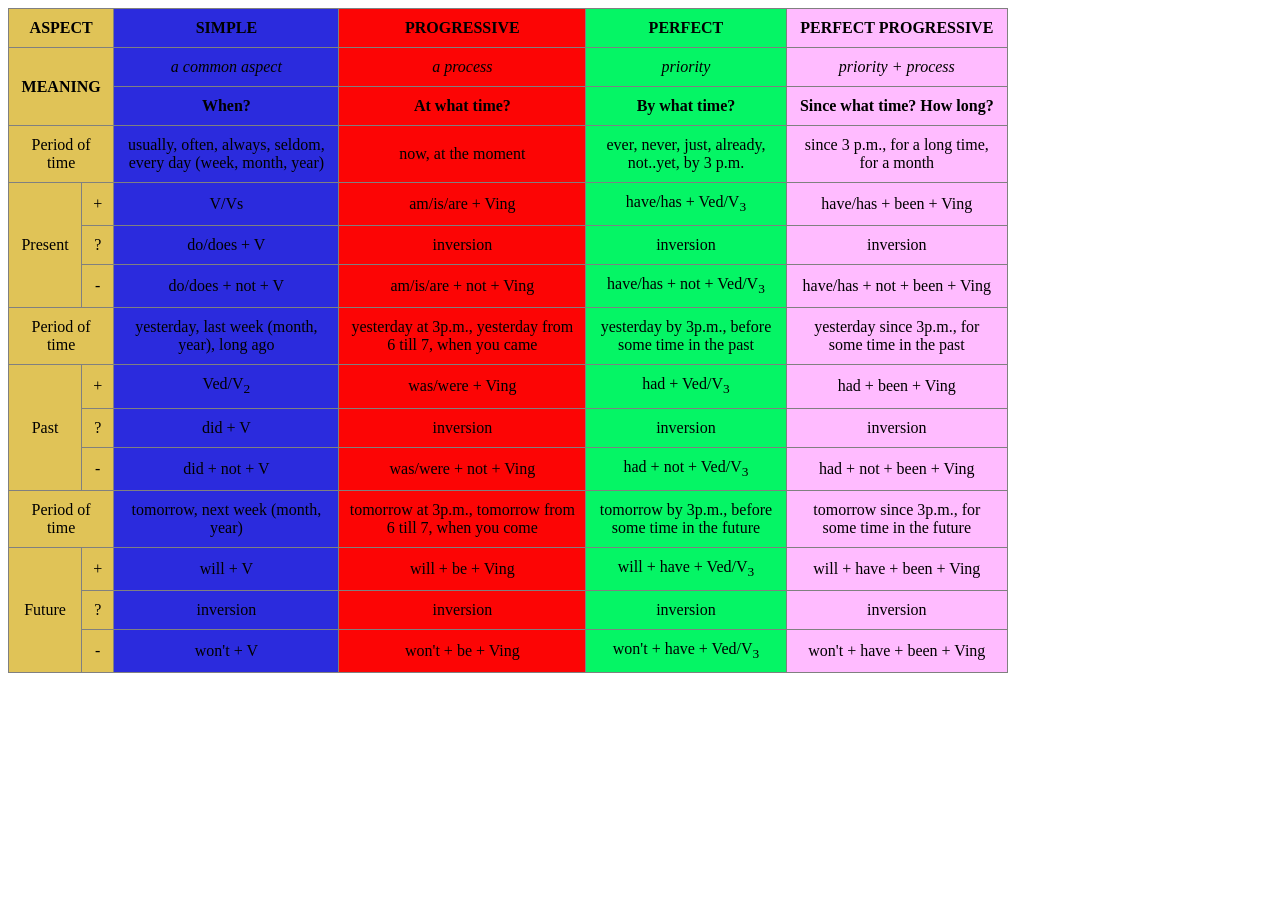
==== index.html @ cfe84d9a "english" ====
<!DOCTYPE html>
<html lang="en">
<head>
<meta charset="UTF-8">
<title>English tenses</title>
<style>
 

    table {
        width: 1000px;
        border-collapse: collapse;
    }

    td, th {
        border: 1px solid gray;
        padding: 10px;
        text-align: center;
    }

    .yellow {
         background: #e0c357; 
        }
    .simple { 
        background: #2b2bdd; 
    }
    .prog {
         background: #fc0505; 
        }
    .perf {
         background: #05f565; 
        }
    .pp {
         background: #ffbbff; 
        }


</style>
</head>
<body>

<table>
    <tr>
        <th colspan="2" class="yellow">ASPECT</th>
        <th class="simple">SIMPLE</th>
        <th class="prog">PROGRESSIVE</th>
        <th class="perf">PERFECT</th>
        <th class="pp">PERFECT PROGRESSIVE</th>
    </tr>
    <tr>
        <td colspan="2" rowspan="2" class="yellow"><b>MEANING</b></td>
        <td class="simple"><i>a common aspect</i></td>
        <td class="prog"><i>a process</i></td>
        <td class="perf"><i>priority</i></td>
        <td class="pp"><i>priority + process</i></td>
    </tr>
    <tr>
        <td class="simple"><b>When?</b></td>
        <td class="prog"><b>At what time?</b></td>
        <td class="perf"><b>By what time?</b></td>
        <td class="pp"><b>Since what time? How long?</b></td>
    </tr>

    <tr>
        <td colspan="2" class="yellow">Period of time</td>
        <td class="simple">usually, often, always, seldom, every day (week, month, year)</td>
        <td class="prog">now, at the moment</td>
        <td class="perf">ever, never, just, already, not..yet, by 3 p.m.</td>
        <td class="pp">since 3 p.m., for a long time, for a month</td>
    </tr>
    <tr>
        <td rowspan="3" class="yellow">Present</td>
        <td class="yellow">+</td>
        <td class="simple">V/Vs</td>
        <td class="prog">am/is/are + Ving</td>
        <td class="perf">have/has + Ved/V<sub>3</sub></td>
        <td class="pp">have/has + been + Ving</td>
    </tr>
    <tr>
        <td class="yellow">?</td>
        <td class="simple">do/does + V</td>
        <td class="prog">inversion</td>
        <td class="perf">inversion</td>
        <td class="pp">inversion</td>
    </tr>
    <tr>
        <td class="yellow">-</td>
        <td class="simple">do/does + not + V</td>
        <td class="prog">am/is/are + not + Ving</td>
        <td class="perf">have/has + not + Ved/V<sub>3</sub></td>
        <td class="pp">have/has + not + been + Ving</td>
    </tr>

    <tr>
        <td colspan="2" class="yellow">Period of time</td>
        <td class="simple">yesterday, last week (month, year), long ago</td>
        <td class="prog">yesterday at 3p.m., yesterday from 6 till 7, when you came</td>
        <td class="perf">yesterday by 3p.m., before some time in the past</td>
        <td class="pp">yesterday since 3p.m., for some time in the past</td>
    </tr>
    <tr>
        <td rowspan="3" class="yellow">Past</td>
        <td class="yellow">+</td>
        <td class="simple">Ved/V<sub>2</sub></td>
        <td class="prog">was/were + Ving</td>
        <td class="perf">had + Ved/V<sub>3</sub></td>
        <td class="pp">had + been + Ving</td>
    </tr>
    <tr>
        <td class="yellow">?</td>
        <td class="simple">did + V</td>
        <td class="prog">inversion</td>
        <td class="perf">inversion</td>
        <td class="pp">inversion</td>
    </tr>
    <tr>
        <td class="yellow">-</td>
        <td class="simple">did + not + V</td>
        <td class="prog">was/were + not + Ving</td>
        <td class="perf">had + not + Ved/V<sub>3</sub></td>
        <td class="pp">had + not + been + Ving</td>
    </tr>

    <tr>
        <td colspan="2" class="yellow">Period of time</td>
        <td class="simple">tomorrow, next week (month, year)</td>
        <td class="prog">tomorrow at 3p.m., tomorrow from 6 till 7, when you come</td>
        <td class="perf">tomorrow by 3p.m., before some time in the future</td>
        <td class="pp">tomorrow since 3p.m., for some time in the future</td>
    </tr>
    <tr>
        <td rowspan="3" class="yellow">Future</td>
        <td class="yellow">+</td>
        <td class="simple">will + V</td>
        <td class="prog">will + be + Ving</td>
        <td class="perf">will + have + Ved/V<sub>3</sub></td>
        <td class="pp">will + have + been + Ving</td>
    </tr>
    <tr>
        <td class="yellow">?</td>
        <td class="simple">inversion</td>
        <td class="prog">inversion</td>
        <td class="perf">inversion</td>
        <td class="pp">inversion</td>
    </tr>
    <tr>
        <td class="yellow">-</td>
        <td class="simple">won't + V</td>
        <td class="prog">won't + be + Ving</td>
        <td class="perf">won't + have + Ved/V<sub>3</sub></td>
        <td class="pp">won't + have + been + Ving</td>
    </tr>
</table>

</body>
</html>
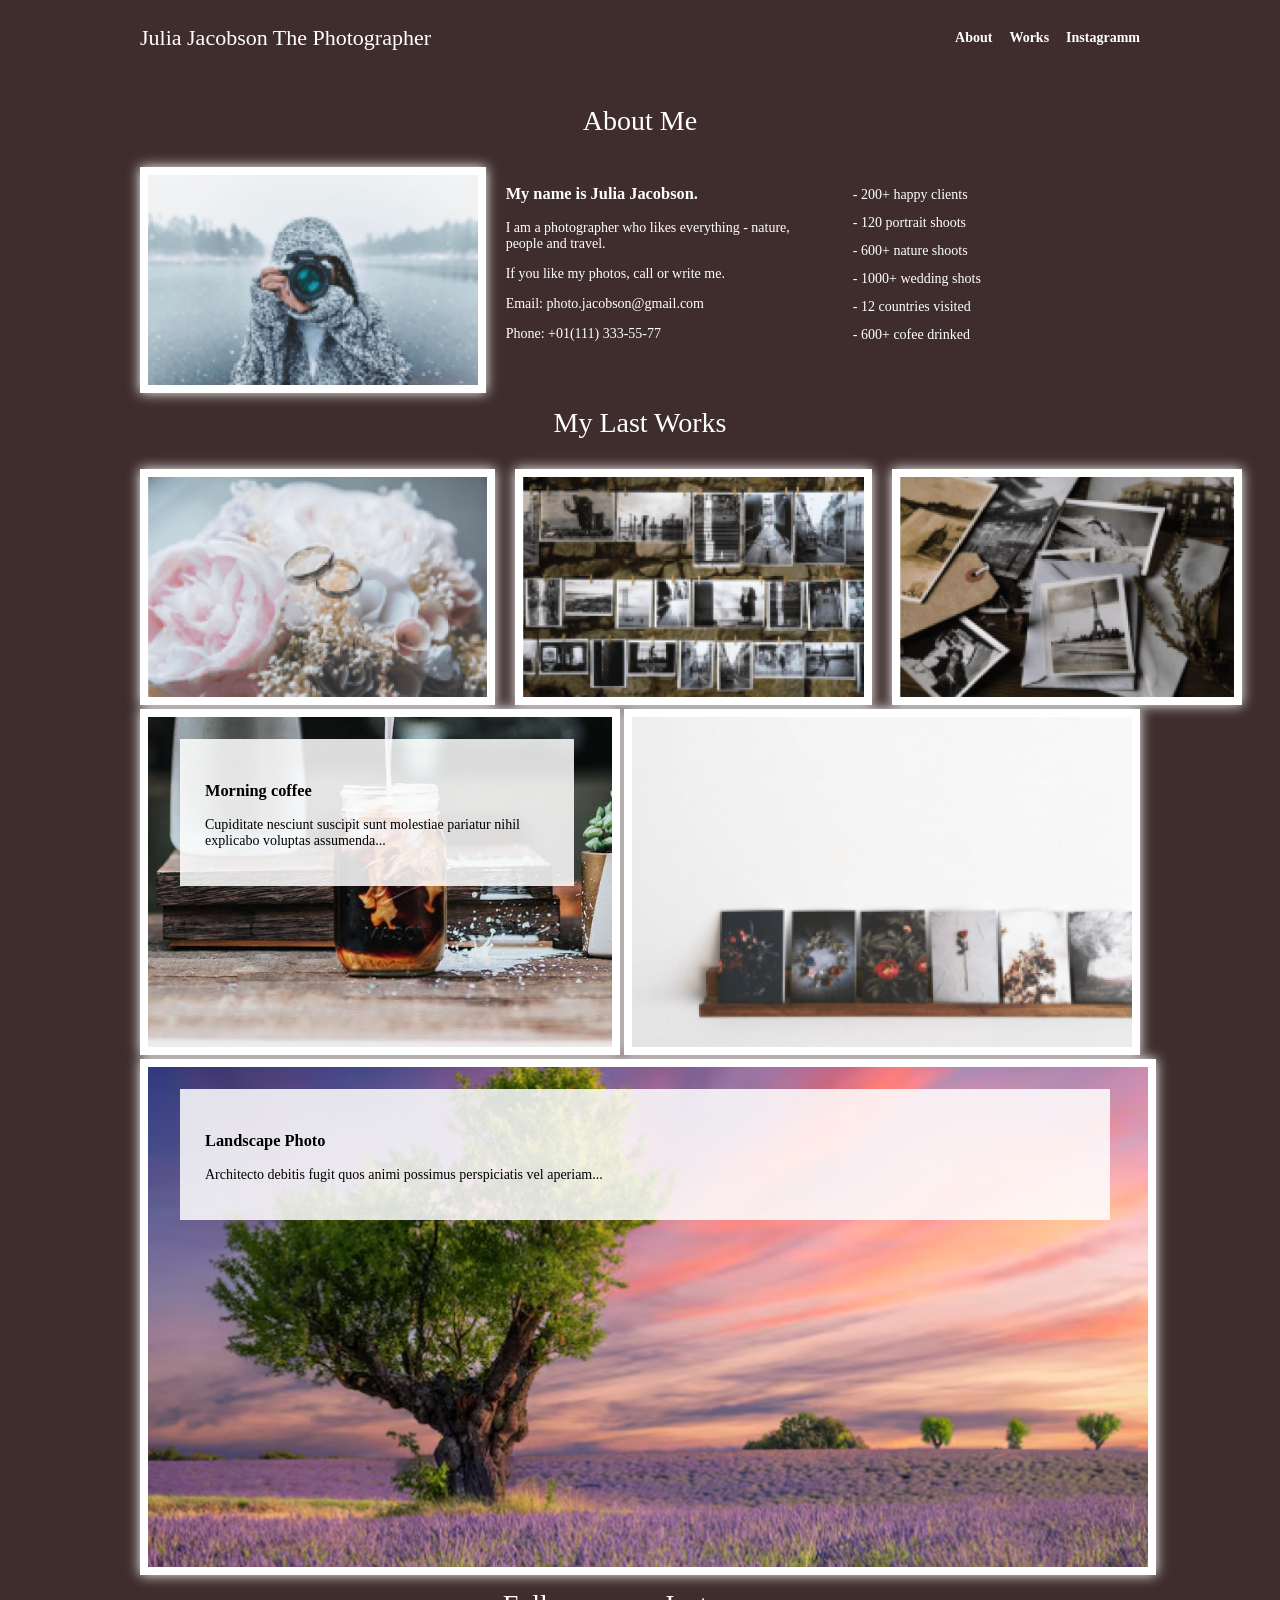
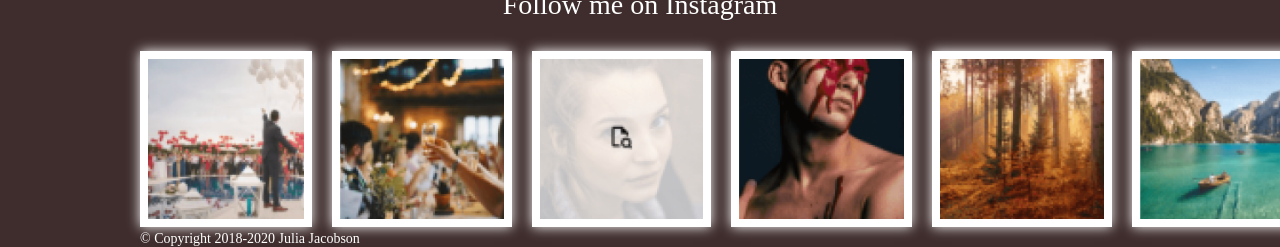
==== commit 22d15f3e: "julia" ====
--- a/index.html
+++ b/index.html
@@ -1,155 +1,158 @@
 <!DOCTYPE html>
 <html lang="en">
 <head>
-<meta charset="UTF-8">
-<title>English tenses</title>
-<style>
- 
-
-    table {
-        width: 1000px;
-        border-collapse: collapse;
+  <meta charset="UTF-8">
+  <title>julia</title>
+  <style>
+    body {
+      background: #3f2d2d;
+      color: white;
+      font-size: 14px;
+      width: 1000px;
+      margin: 0 auto;
     }
 
-    td, th {
-        border: 1px solid gray;
-        padding: 10px;
-        text-align: center;
+    h1  {
+      display: block;
+      font-size: 22px;
+      font-weight: normal;
     }
 
-    .yellow {
-         background: #e0c357; 
-        }
-    .simple { 
-        background: #2b2bdd; 
+    h2 {
+      text-align: center;
+      font-size: 28px;
+      font-weight: normal;
+      margin: 30px 0;
     }
-    .prog {
-         background: #fc0505; 
-        }
-    .perf {
-         background: #05f565; 
-        }
-    .pp {
-         background: #ffbbff; 
-        }
+
+    header {
+      display: flex;
+      justify-content: space-between;
+      align-items: center;
+      padding: 10px 0;
+    }
+
+    nav {
+      display: flex;
+      gap: 17px;
+      font-weight: bold;
+    }
+
+    .row {
+      display: flex;
+      gap: 20px;
+      margin-bottom: 20px;
+    }
+
+    div, img, ul, article {
+      flex: 1;
+    }
+
+    img {
+      width: 100%;
+      height: 100%;
+      object-fit: cover;
+      padding: 8px;
+      background: white;
+      box-shadow: 0 0 12px white;
+    }
+
+    p {
+      margin-bottom: 12px;
+    }
+
+    ul {
+      list-style: none;
+      line-height: 2;
+    }
+
+    article {
+      position: relative;
+    }
+
+    article div {
+      position: absolute;
+      left: 40px;
+      top: 30px;
+      right: 30px;
+      padding: 25px;
+      background: rgba(255, 255, 255, 0.85);
+      color: black;
+    }
 
 
-</style>
+  </style>
 </head>
 <body>
 
-<table>
-    <tr>
-        <th colspan="2" class="yellow">ASPECT</th>
-        <th class="simple">SIMPLE</th>
-        <th class="prog">PROGRESSIVE</th>
-        <th class="perf">PERFECT</th>
-        <th class="pp">PERFECT PROGRESSIVE</th>
-    </tr>
-    <tr>
-        <td colspan="2" rowspan="2" class="yellow"><b>MEANING</b></td>
-        <td class="simple"><i>a common aspect</i></td>
-        <td class="prog"><i>a process</i></td>
-        <td class="perf"><i>priority</i></td>
-        <td class="pp"><i>priority + process</i></td>
-    </tr>
-    <tr>
-        <td class="simple"><b>When?</b></td>
-        <td class="prog"><b>At what time?</b></td>
-        <td class="perf"><b>By what time?</b></td>
-        <td class="pp"><b>Since what time? How long?</b></td>
-    </tr>
+  <header>
+    <h1>Julia Jacobson <span>The Photographer</span></h1>
+    <nav>
+      <span>About</span>
+      <span>Works</span>
+      <span>Instagramm</span>
+    </nav>
+  </header>
 
-    <tr>
-        <td colspan="2" class="yellow">Period of time</td>
-        <td class="simple">usually, often, always, seldom, every day (week, month, year)</td>
-        <td class="prog">now, at the moment</td>
-        <td class="perf">ever, never, just, already, not..yet, by 3 p.m.</td>
-        <td class="pp">since 3 p.m., for a long time, for a month</td>
-    </tr>
-    <tr>
-        <td rowspan="3" class="yellow">Present</td>
-        <td class="yellow">+</td>
-        <td class="simple">V/Vs</td>
-        <td class="prog">am/is/are + Ving</td>
-        <td class="perf">have/has + Ved/V<sub>3</sub></td>
-        <td class="pp">have/has + been + Ving</td>
-    </tr>
-    <tr>
-        <td class="yellow">?</td>
-        <td class="simple">do/does + V</td>
-        <td class="prog">inversion</td>
-        <td class="perf">inversion</td>
-        <td class="pp">inversion</td>
-    </tr>
-    <tr>
-        <td class="yellow">-</td>
-        <td class="simple">do/does + not + V</td>
-        <td class="prog">am/is/are + not + Ving</td>
-        <td class="perf">have/has + not + Ved/V<sub>3</sub></td>
-        <td class="pp">have/has + not + been + Ving</td>
-    </tr>
+  <h2>About Me</h2>
+  <div class="row" style="height: 210px">
+    <img src="images/photo.png" alt="">
+    <div>
+      <h3>My name is Julia Jacobson.</h3>
+      <p>I am a photographer who likes everything - nature, people and travel.</p>
+      <p>If you like my photos, call or write me.</p>
+      <p>Email: photo.jacobson@gmail.com</p>
+      <p>Phone: +01(111) 333-55-77</p>
+    </div>
+    <ul>
+      <li>- 200+ happy clients</li>
+      <li>- 120 portrait shoots</li>
+      <li>- 600+ nature shoots</li>
+      <li>- 1000+ wedding shots</li>
+      <li>- 12 countries visited</li>
+      <li>- 600+ cofee drinked</li>
+    </ul>
+  </div>
 
-    <tr>
-        <td colspan="2" class="yellow">Period of time</td>
-        <td class="simple">yesterday, last week (month, year), long ago</td>
-        <td class="prog">yesterday at 3p.m., yesterday from 6 till 7, when you came</td>
-        <td class="perf">yesterday by 3p.m., before some time in the past</td>
-        <td class="pp">yesterday since 3p.m., for some time in the past</td>
-    </tr>
-    <tr>
-        <td rowspan="3" class="yellow">Past</td>
-        <td class="yellow">+</td>
-        <td class="simple">Ved/V<sub>2</sub></td>
-        <td class="prog">was/were + Ving</td>
-        <td class="perf">had + Ved/V<sub>3</sub></td>
-        <td class="pp">had + been + Ving</td>
-    </tr>
-    <tr>
-        <td class="yellow">?</td>
-        <td class="simple">did + V</td>
-        <td class="prog">inversion</td>
-        <td class="perf">inversion</td>
-        <td class="pp">inversion</td>
-    </tr>
-    <tr>
-        <td class="yellow">-</td>
-        <td class="simple">did + not + V</td>
-        <td class="prog">was/were + not + Ving</td>
-        <td class="perf">had + not + Ved/V<sub>3</sub></td>
-        <td class="pp">had + not + been + Ving</td>
-    </tr>
+  <h2>My Last Works</h2>
+  <div class="row" style="height: 220px">
+    <img src="images/work1.png" alt="">
+    <img src="images/work2.png" alt="">
+    <img src="images/work3.png" alt="">
+  </div>
 
-    <tr>
-        <td colspan="2" class="yellow">Period of time</td>
-        <td class="simple">tomorrow, next week (month, year)</td>
-        <td class="prog">tomorrow at 3p.m., tomorrow from 6 till 7, when you come</td>
-        <td class="perf">tomorrow by 3p.m., before some time in the future</td>
-        <td class="pp">tomorrow since 3p.m., for some time in the future</td>
-    </tr>
-    <tr>
-        <td rowspan="3" class="yellow">Future</td>
-        <td class="yellow">+</td>
-        <td class="simple">will + V</td>
-        <td class="prog">will + be + Ving</td>
-        <td class="perf">will + have + Ved/V<sub>3</sub></td>
-        <td class="pp">will + have + been + Ving</td>
-    </tr>
-    <tr>
-        <td class="yellow">?</td>
-        <td class="simple">inversion</td>
-        <td class="prog">inversion</td>
-        <td class="perf">inversion</td>
-        <td class="pp">inversion</td>
-    </tr>
-    <tr>
-        <td class="yellow">-</td>
-        <td class="simple">won't + V</td>
-        <td class="prog">won't + be + Ving</td>
-        <td class="perf">won't + have + Ved/V<sub>3</sub></td>
-        <td class="pp">won't + have + been + Ving</td>
-    </tr>
-</table>
+  <div class="row" style="height: 330px">
+    <article>
+      <img src="images/work4.jpg" alt="">
+      <div>
+        <h3>Morning coffee</h3>
+        <p>Cupiditate nesciunt suscipit sunt molestiae pariatur nihil explicabo voluptas assumenda...</p>
+      </div>
+    </article>
+    <img src="images/work5.png" alt="">
+  </div>
+
+  <div class="row" style="height: 500px">
+    <article>
+      <img src="images/landscape.png" alt="">
+      <div>
+        <h3>Landscape Photo</h3>
+        <p>Architecto debitis fugit quos animi possimus perspiciatis vel aperiam...</p>
+      </div>
+    </article>
+  </div>
+
+  <h2>Follow me on Instagram</h2>
+  <div class="row" style="height: 160px">
+    <img src="images/insta1.png" alt="">
+    <img src="images/insta2.png" alt="">
+    <img src="images/insta3.png" alt="">
+    <img src="images/insta4.png" alt="">
+    <img src="images/insta5.png" alt="">
+    <img src="images/insta6.png" alt="">
+  </div>
+
+  <footer>© Copyright 2018-2020 Julia Jacobson</footer>
 
 </body>
 </html>
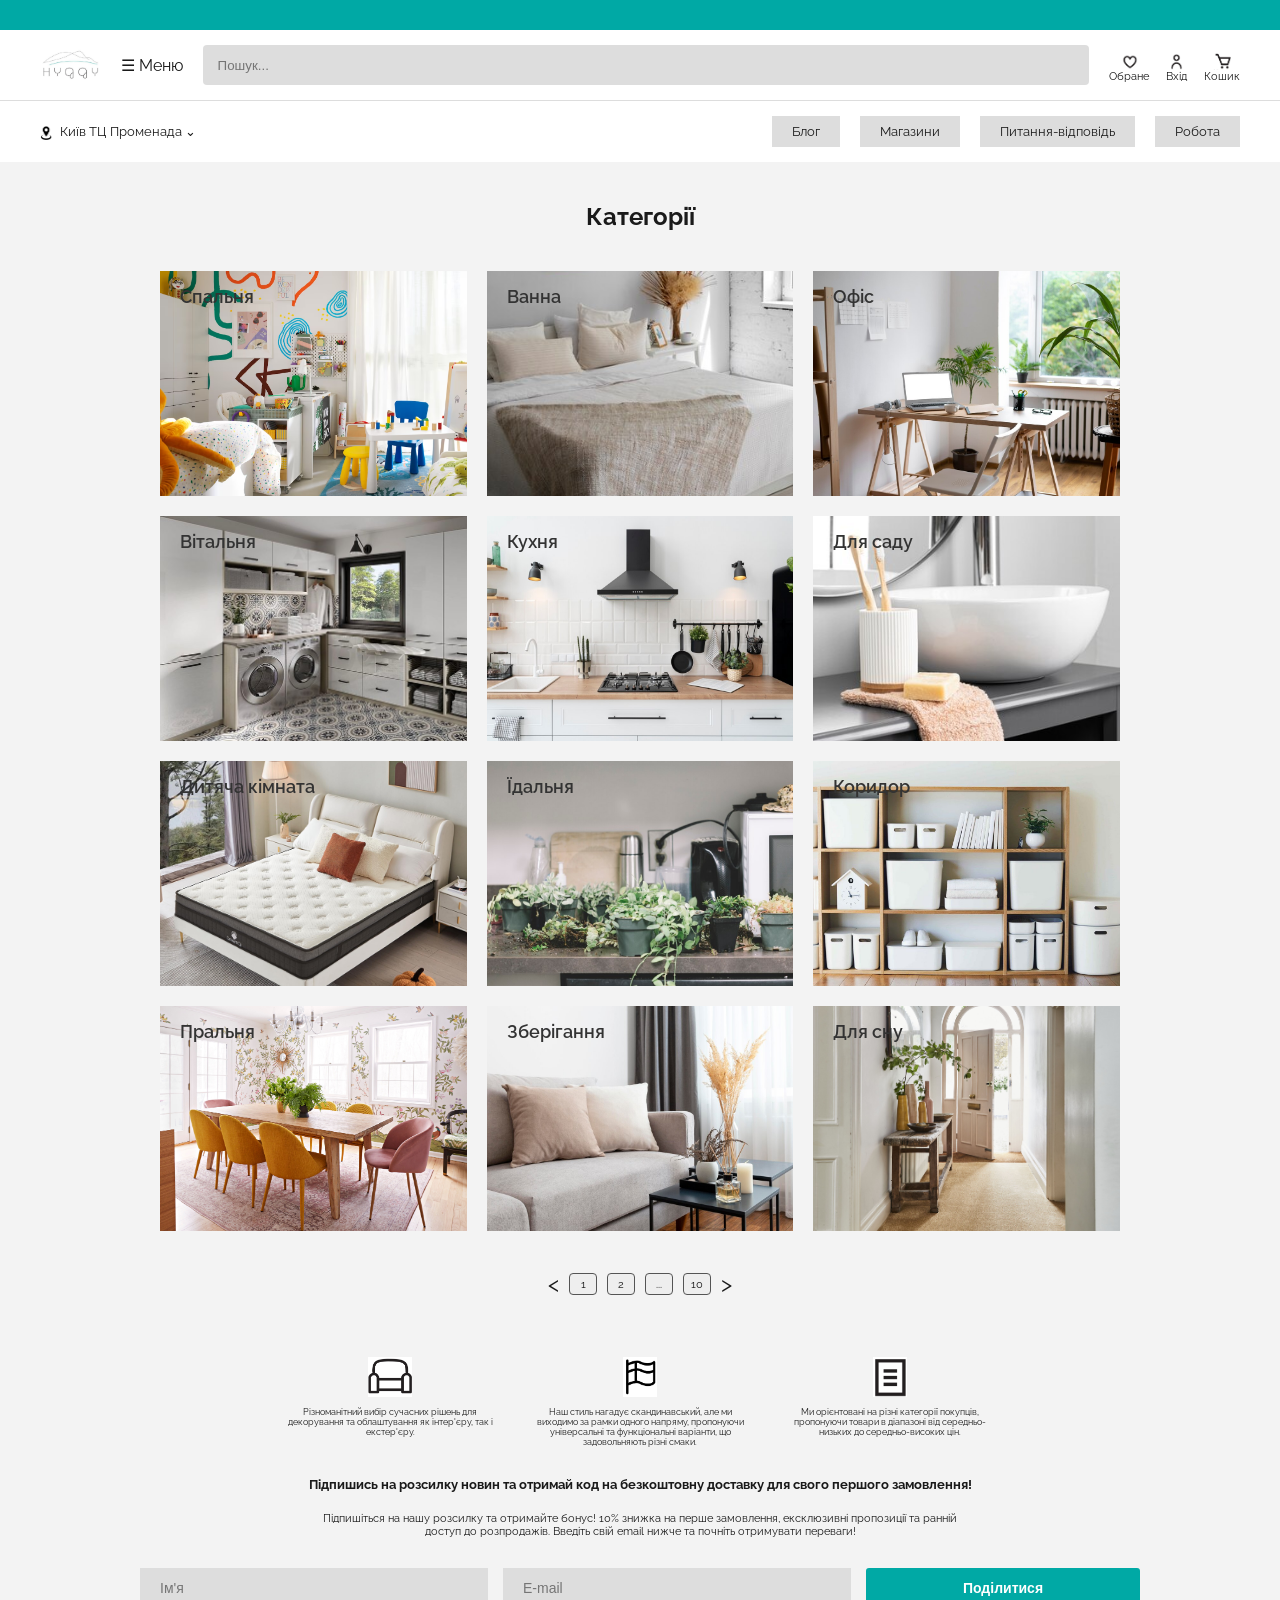
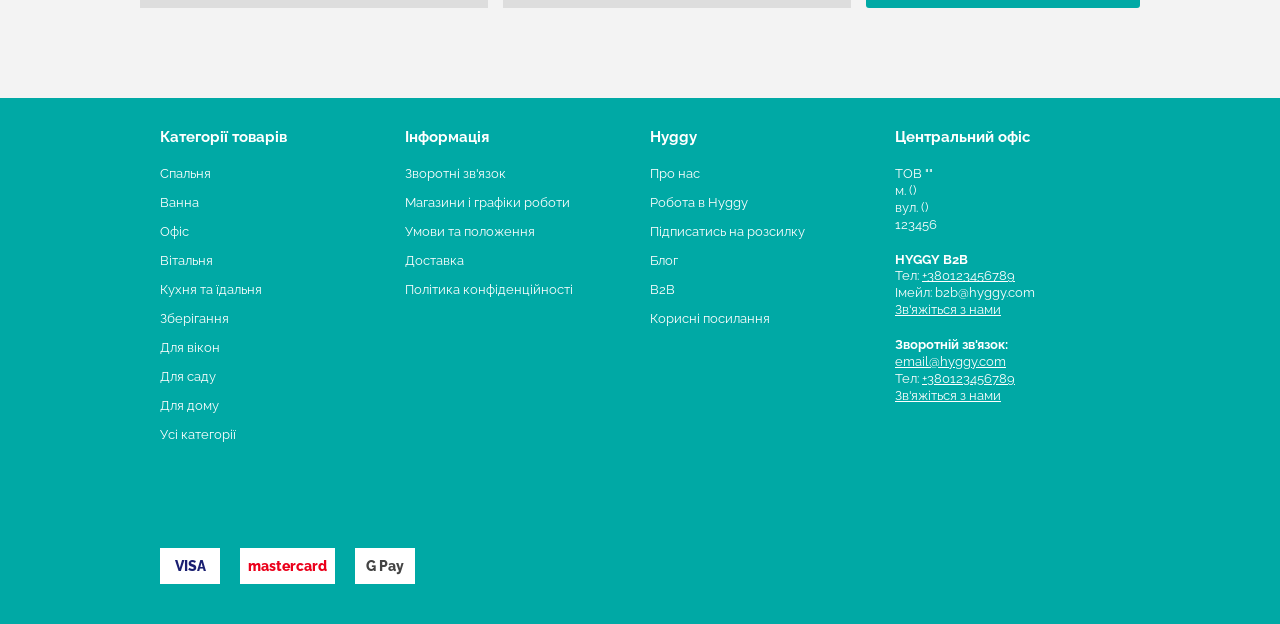
==== commit efc55aa3: "hyggy" ====
--- a/index.html
+++ b/index.html
@@ -1,158 +1,295 @@
 <!DOCTYPE html>
-<html lang="en">
+<html lang="uk">
 <head>
-  <meta charset="UTF-8">
-  <title>julia</title>
-  <style>
-    body {
-      background: #3f2d2d;
-      color: white;
-      font-size: 14px;
-      width: 1000px;
-      margin: 0 auto;
-    }
-
-    h1  {
-      display: block;
-      font-size: 22px;
-      font-weight: normal;
-    }
-
-    h2 {
-      text-align: center;
-      font-size: 28px;
-      font-weight: normal;
-      margin: 30px 0;
-    }
-
-    header {
-      display: flex;
-      justify-content: space-between;
-      align-items: center;
-      padding: 10px 0;
-    }
-
-    nav {
-      display: flex;
-      gap: 17px;
-      font-weight: bold;
-    }
-
-    .row {
-      display: flex;
-      gap: 20px;
-      margin-bottom: 20px;
-    }
-
-    div, img, ul, article {
-      flex: 1;
-    }
-
-    img {
-      width: 100%;
-      height: 100%;
-      object-fit: cover;
-      padding: 8px;
-      background: white;
-      box-shadow: 0 0 12px white;
-    }
-
-    p {
-      margin-bottom: 12px;
-    }
-
-    ul {
-      list-style: none;
-      line-height: 2;
-    }
-
-    article {
-      position: relative;
-    }
-
-    article div {
-      position: absolute;
-      left: 40px;
-      top: 30px;
-      right: 30px;
-      padding: 25px;
-      background: rgba(255, 255, 255, 0.85);
-      color: black;
-    }
-
-
-  </style>
+<meta charset="UTF-8">
+<meta name="viewport" content="width=device-width, initial-scale=1">
+<title>HYGGY — Категорії</title>
+<link href="https://fonts.googleapis.com/css2?family=Raleway:wght@400;500;600;700&display=swap" rel="stylesheet">
+<style>
+* {
+ box-sizing: border-box; margin: 0; padding: 0;
+}
+
+body {
+ font-family: Raleway, Arial, sans-serif; background: #f3f3f3; color: #1a1a1a;
+}
+
+header {
+ background: #fff; border-top: 30px solid #00a9a5;
+}
+
+header > div {
+ display: flex; flex-wrap: wrap; align-items: center; gap: 20px; padding: 15px 40px;
+}
+
+header > div + div {
+ justify-content: space-between; border-top: 1px solid #ddd; font-size: 13px;
+}
+
+header img {
+ height: 36px;
+}
+
+header > div + div img {
+ height: 16px;
+}
+
+header > div + div span {
+ display: flex; align-items: center; gap: 8px;
+}
+
+header input {
+ flex: 1; min-width: 200px; height: 40px; border: 0; border-radius: 4px; padding: 0 15px; background: #ddd;
+}
+
+header div div {
+ display: flex; gap: 15px; text-align: center; font-size: 11px;
+}
+
+header div div img {
+ display: block; height: 22px; margin: 0 auto;
+}
+
+header nav {
+ display: flex; gap: 20px;
+}
+
+header nav a {
+ background: #ddd; padding: 8px 20px;
+}
+
+main, footer > div {
+ max-width: 1000px; margin: 0 auto; padding: 0 20px;
+}
+
+main h1 {
+ text-align: center; font-size: 24px; margin: 40px 0;
+}
+
+main section {
+ display: flex; flex-wrap: wrap; gap: 20px;
+}
+
+main section div {
+ position: relative; flex: 1 1 280px; max-width: 324px; height: 225px;
+}
+
+main section img {
+ width: 100%; height: 100%; object-fit: cover; display: block;
+}
+
+main section span {
+ position: absolute; left: 20px; top: 15px; font-size: 18px; font-weight: 600; color: #333;
+}
+
+main nav {
+ display: flex; justify-content: center; align-items: center; gap: 10px; margin: 40px 0 60px; font-size: 22px;
+}
+
+main nav a {
+ width: 28px; height: 22px; border: 1px solid #555; border-radius: 4px; background: #eee; font-size: 11px; display: flex; align-items: center; justify-content: center;
+}
+  
+
+body > section:first-of-type {
+ display: flex; flex-wrap: wrap; justify-content: center; gap: 30px;
+}
+
+body > section div {
+ flex: 1 1 200px; max-width: 220px; text-align: center; font-size: 9px;
+}
+
+body > section img {
+ height: 40px; margin-bottom: 8px;
+}
+
+body > section:last-of-type {
+ padding: 30px 20px 50px; text-align: center; margin-bottom: 40px;
+}
+
+body > section h2 {
+ font-size: 13px; margin-bottom: 20px;
+}
+
+body > section:last-of-type p {
+ font-size: 11px; max-width: 640px; margin: 0 auto 30px;
+}
+
+form {
+ display: flex; flex-wrap: wrap; gap: 15px; max-width: 1000px; margin: 0 auto;
+}
+
+form input, form button {
+ flex: 1 1 200px; height: 40px; border: 0; padding: 0 20px; background: #ddd; font-size: 14px;
+}
+
+form input {
+ flex-grow: 2;
+}
+
+form button {
+ border-radius: 3px; background: #00a9a5; color: #fff; font-weight: 700;
+}
+
+footer {
+ background: #00a9a5; color: #fff; padding: 30px 0 40px;
+}
+
+footer section {
+ display: flex; flex-wrap: wrap; align-items: flex-start; gap: 20px; min-height: 420px;
+}
+
+footer section div {
+ flex: 1 1 180px; font-size: 13px;
+}
+
+footer h3 {
+ font-size: 15px; margin-bottom: 20px;
+}
+
+footer a {
+ display: block; margin-bottom: 14px;
+}
+
+footer p {
+ line-height: 1.3; margin-bottom: 18px;
+}
+
+footer > div > div {
+ display: flex; gap: 20px;
+}
+
+footer span {
+ display: flex; align-items: center; justify-content: center; min-width: 60px; height: 36px; padding: 0 8px; background: #fff; color: #1a1f71; font-weight: 800; font-size: 14px;
+}
+</style>
 </head>
 <body>
 
-  <header>
-    <h1>Julia Jacobson <span>The Photographer</span></h1>
+<header>
+  <div>
+    <img src="images/logo.png" alt="HYGGY">
+    <span>☰ Меню</span>
+    <input type="search" placeholder="Пошук...">
+    <div>
+      <span><img src="images/obrane.png" alt="">Обране</span>
+      <span><img src="images/vhid.png" alt="">Вхід</span>
+      <span><img src="images/koshik.png" alt="">Кошик</span>
+    </div>
+  </div>
+
+  <div>
+    <span><img src="images/hyggy.png"> Київ ТЦ Променада ⌄</span>
     <nav>
-      <span>About</span>
-      <span>Works</span>
-      <span>Instagramm</span>
+      <a>Блог</a>
+      <a>Магазини</a>
+      <a>Питання-відповідь</a>
+      <a>Робота</a>
     </nav>
-  </header>
-
-  <h2>About Me</h2>
-  <div class="row" style="height: 210px">
-    <img src="images/photo.png" alt="">
+  </div>
+</header>
+
+<main>
+  <h1>Категорії</h1>
+
+  <section>
+    <div><img src="images/05fadbfacc4173cf1cdbfec45ce5caacca82a10d.png" alt=""><span>Спальня</span></div>
+    <div><img src="images/33ce82a7d5fb5d3258edcfac5699c3ecde57105a.png" alt=""><span>Ванна</span></div>
+    <div><img src="images/51d338ef9225b84fe26b3ece8625cba7e8c2f03b.png" alt=""><span>Офіс</span></div>
+    <div><img src="images/65a03cf08847d36bfcc15b37b7d59e53f7fe13ce.png" alt=""><span>Вітальня</span></div>
+    <div><img src="images/kitchen.png" alt=""><span>Кухня</span></div>
+    <div><img src="images/2310a421e67d085bb7c1ca5e13f4eae1a8d2001a.png" alt=""><span>Для саду</span></div>
+    <div><img src="images/67209ceed5bf9d71621f853f7b3cd017f402b94b.png" alt=""><span>Дитяча кімната</span></div>
+    <div><img src="images/4614135f9a06009fbe304bc846b7bd5b5a095e39.png" alt=""><span>Їдальня</span></div>
+    <div><img src="images/b5b03fb82aefbafd5242130418eac2e664d49e57.png" alt=""><span>Коридор</span></div>
+    <div><img src="images/e81fd3eccff42b80a5b6e855818ad3e04d551ce4.png" alt=""><span>Пральня</span></div>
+    <div><img src="images/e833e4b2df4719be94c0ed64e31c30e03c37b3bf.png" alt=""><span>Зберігання</span></div>
+    <div><img src="images/f9e6a12a7ef5a330e5ae601a2c6b09fe5c60b8a6.png" alt=""><span>Для сну</span></div>
+  </section>
+
+  <nav>
+    <span>&lt;</span>
+    <a>1</a>
+    <a>2</a>
+    <a>...</a>
+    <a>10</a>
+    <span>&gt;</span>
+  </nav>
+</main>
+
+<section>
+  <div>
+    <img src="images/coach.png" alt="">
+    <p>Різноманітний вибір сучасних рішень для декорування та облаштування як інтер'єру, так і екстер'єру.</p>
+  </div>
+  <div>
+    <img src="images/flag.png" alt="">
+    <p>Наш стиль нагадує скандинавський, але ми виходимо за рамки одного напряму, пропонуючи універсальні та функціональні варіанти, що задовольняють різні смаки.</p>
+  </div>
+  <div>
+    <img src="images/blank.png" alt="">
+    <p>Ми орієнтовані на різні категорії покупців, пропонуючи товари в діапазоні від середньо-низьких до середньо-високих цін.</p>
+  </div>
+</section>
+
+<section>
+  <h2>Підпишись на розсилку новин та отримай код на безкоштовну доставку для свого першого замовлення!</h2>
+  <p>Підпишіться на нашу розсилку та отримайте бонус! 10% знижка на перше замовлення, ексклюзивні пропозиції та ранній доступ до розпродажів. Введіть свій email нижче та почніть отримувати переваги!</p>
+  <form>
+    <input type="text" placeholder="Ім'я">
+    <input type="email" placeholder="E-mail">
+    <button type="button">Поділитися</button>
+  </form>
+</section>
+
+<footer>
+  <div>
+    <section>
+      <div>
+        <h3>Категорії товарів</h3>
+        <a>Спальня</a>
+        <a>Ванна</a>
+        <a>Офіс</a>
+        <a>Вітальня</a>
+        <a>Кухня та їдальня</a>
+        <a>Зберігання</a>
+        <a>Для вікон</a>
+        <a>Для саду</a>
+        <a>Для дому</a>
+        <a>Усі категорії</a>
+      </div>
+      <div>
+        <h3>Інформація</h3>
+        <a>Зворотні зв'язок</a>
+        <a>Магазини і графіки роботи</a>
+        <a>Умови та положення</a>
+        <a>Доставка</a>
+        <a>Політика конфіденційності</a>
+      </div>
+      <div>
+        <h3>Hyggy</h3>
+        <a>Про нас</a>
+        <a>Робота в Hyggy</a>
+        <a>Підписатись на розсилку</a>
+        <a>Блог</a>
+        <a>B2B</a>
+        <a>Корисні посилання</a>
+      </div>
+      <div>
+        <h3>Центральний офіс</h3>
+        <p>ТОВ ""<br>м. ()<br>вул. ()<br>123456</p>
+        <p><b>HYGGY B2B</b><br>Тел: <u>+380123456789</u><br>Імейл: b2b@hyggy.com<br><u>Зв'яжіться з нами</u></p>
+        <p><b>Зворотній зв'язок:</b><br><u>email@hyggy.com</u><br>Тел: <u>+380123456789</u><br><u>Зв'яжіться з нами</u></p>
+      </div>
+    </section>
+
     <div>
-      <h3>My name is Julia Jacobson.</h3>
-      <p>I am a photographer who likes everything - nature, people and travel.</p>
-      <p>If you like my photos, call or write me.</p>
-      <p>Email: photo.jacobson@gmail.com</p>
-      <p>Phone: +01(111) 333-55-77</p>
+      <span>VISA</span>
+      <span style="color:#eb001b">mastercard</span>
+      <span style="color:#444">G Pay</span>
     </div>
-    <ul>
-      <li>- 200+ happy clients</li>
-      <li>- 120 portrait shoots</li>
-      <li>- 600+ nature shoots</li>
-      <li>- 1000+ wedding shots</li>
-      <li>- 12 countries visited</li>
-      <li>- 600+ cofee drinked</li>
-    </ul>
-  </div>
-
-  <h2>My Last Works</h2>
-  <div class="row" style="height: 220px">
-    <img src="images/work1.png" alt="">
-    <img src="images/work2.png" alt="">
-    <img src="images/work3.png" alt="">
-  </div>
-
-  <div class="row" style="height: 330px">
-    <article>
-      <img src="images/work4.jpg" alt="">
-      <div>
-        <h3>Morning coffee</h3>
-        <p>Cupiditate nesciunt suscipit sunt molestiae pariatur nihil explicabo voluptas assumenda...</p>
-      </div>
-    </article>
-    <img src="images/work5.png" alt="">
-  </div>
-
-  <div class="row" style="height: 500px">
-    <article>
-      <img src="images/landscape.png" alt="">
-      <div>
-        <h3>Landscape Photo</h3>
-        <p>Architecto debitis fugit quos animi possimus perspiciatis vel aperiam...</p>
-      </div>
-    </article>
-  </div>
-
-  <h2>Follow me on Instagram</h2>
-  <div class="row" style="height: 160px">
-    <img src="images/insta1.png" alt="">
-    <img src="images/insta2.png" alt="">
-    <img src="images/insta3.png" alt="">
-    <img src="images/insta4.png" alt="">
-    <img src="images/insta5.png" alt="">
-    <img src="images/insta6.png" alt="">
-  </div>
-
-  <footer>© Copyright 2018-2020 Julia Jacobson</footer>
+  </div>
+</footer>
 
 </body>
 </html>
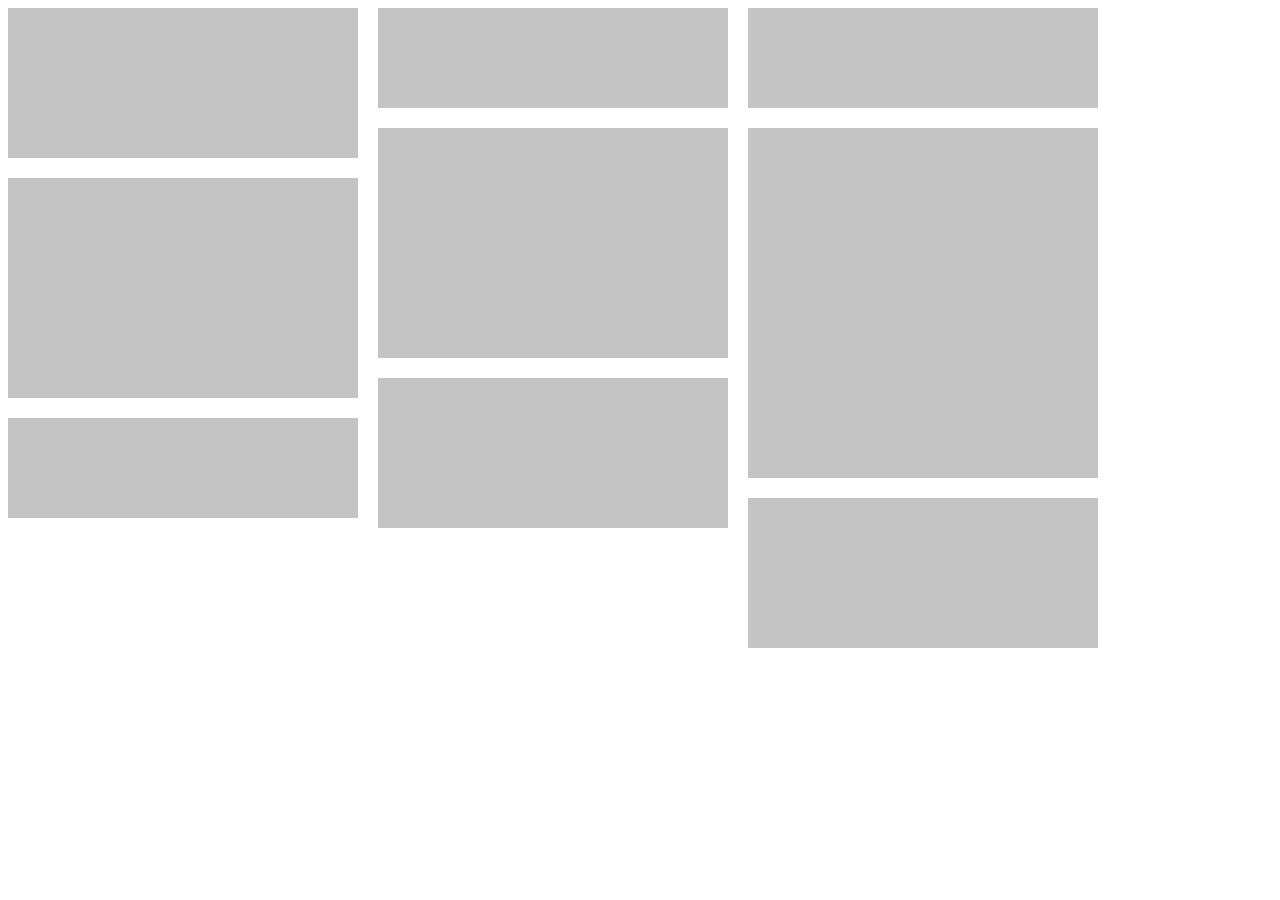
==== commit 2780faa9: "grid" ====
--- a/index.html
+++ b/index.html
@@ -1,295 +1,59 @@
+
 <!DOCTYPE html>
-<html lang="uk">
 <head>
 <meta charset="UTF-8">
-<meta name="viewport" content="width=device-width, initial-scale=1">
-<title>HYGGY — Категорії</title>
-<link href="https://fonts.googleapis.com/css2?family=Raleway:wght@400;500;600;700&display=swap" rel="stylesheet">
 <style>
-* {
- box-sizing: border-box; margin: 0; padding: 0;
-}
+    .grid {
+        display: grid;
+        grid-template-columns: repeat(3, 350px);
+        gap: 20px;
+        
+    }
 
-body {
- font-family: Raleway, Arial, sans-serif; background: #f3f3f3; color: #1a1a1a;
-}
+    .column {
+        display: grid;
+        gap: 20px;
+        align-content: start;
+    }
 
-header {
- background: #fff; border-top: 30px solid #00a9a5;
-}
+    .column:nth-child(1) {
+        grid-template-rows: 150px 220px 100px;
+    }
 
-header > div {
- display: flex; flex-wrap: wrap; align-items: center; gap: 20px; padding: 15px 40px;
-}
+    .column:nth-child(2) {
+        grid-template-rows: 100px 230px 150px;
+    }
 
-header > div + div {
- justify-content: space-between; border-top: 1px solid #ddd; font-size: 13px;
-}
+    .column:nth-child(3) {
+        grid-template-rows: 100px 350px 150px;
+    }
 
-header img {
- height: 36px;
-}
-
-header > div + div img {
- height: 16px;
-}
-
-header > div + div span {
- display: flex; align-items: center; gap: 8px;
-}
-
-header input {
- flex: 1; min-width: 200px; height: 40px; border: 0; border-radius: 4px; padding: 0 15px; background: #ddd;
-}
-
-header div div {
- display: flex; gap: 15px; text-align: center; font-size: 11px;
-}
-
-header div div img {
- display: block; height: 22px; margin: 0 auto;
-}
-
-header nav {
- display: flex; gap: 20px;
-}
-
-header nav a {
- background: #ddd; padding: 8px 20px;
-}
-
-main, footer > div {
- max-width: 1000px; margin: 0 auto; padding: 0 20px;
-}
-
-main h1 {
- text-align: center; font-size: 24px; margin: 40px 0;
-}
-
-main section {
- display: flex; flex-wrap: wrap; gap: 20px;
-}
-
-main section div {
- position: relative; flex: 1 1 280px; max-width: 324px; height: 225px;
-}
-
-main section img {
- width: 100%; height: 100%; object-fit: cover; display: block;
-}
-
-main section span {
- position: absolute; left: 20px; top: 15px; font-size: 18px; font-weight: 600; color: #333;
-}
-
-main nav {
- display: flex; justify-content: center; align-items: center; gap: 10px; margin: 40px 0 60px; font-size: 22px;
-}
-
-main nav a {
- width: 28px; height: 22px; border: 1px solid #555; border-radius: 4px; background: #eee; font-size: 11px; display: flex; align-items: center; justify-content: center;
-}
-  
-
-body > section:first-of-type {
- display: flex; flex-wrap: wrap; justify-content: center; gap: 30px;
-}
-
-body > section div {
- flex: 1 1 200px; max-width: 220px; text-align: center; font-size: 9px;
-}
-
-body > section img {
- height: 40px; margin-bottom: 8px;
-}
-
-body > section:last-of-type {
- padding: 30px 20px 50px; text-align: center; margin-bottom: 40px;
-}
-
-body > section h2 {
- font-size: 13px; margin-bottom: 20px;
-}
-
-body > section:last-of-type p {
- font-size: 11px; max-width: 640px; margin: 0 auto 30px;
-}
-
-form {
- display: flex; flex-wrap: wrap; gap: 15px; max-width: 1000px; margin: 0 auto;
-}
-
-form input, form button {
- flex: 1 1 200px; height: 40px; border: 0; padding: 0 20px; background: #ddd; font-size: 14px;
-}
-
-form input {
- flex-grow: 2;
-}
-
-form button {
- border-radius: 3px; background: #00a9a5; color: #fff; font-weight: 700;
-}
-
-footer {
- background: #00a9a5; color: #fff; padding: 30px 0 40px;
-}
-
-footer section {
- display: flex; flex-wrap: wrap; align-items: flex-start; gap: 20px; min-height: 420px;
-}
-
-footer section div {
- flex: 1 1 180px; font-size: 13px;
-}
-
-footer h3 {
- font-size: 15px; margin-bottom: 20px;
-}
-
-footer a {
- display: block; margin-bottom: 14px;
-}
-
-footer p {
- line-height: 1.3; margin-bottom: 18px;
-}
-
-footer > div > div {
- display: flex; gap: 20px;
-}
-
-footer span {
- display: flex; align-items: center; justify-content: center; min-width: 60px; height: 36px; padding: 0 8px; background: #fff; color: #1a1f71; font-weight: 800; font-size: 14px;
-}
+    .box {
+        background: #c4c4c4;
+    }
 </style>
 </head>
 <body>
 
-<header>
-  <div>
-    <img src="images/logo.png" alt="HYGGY">
-    <span>☰ Меню</span>
-    <input type="search" placeholder="Пошук...">
-    <div>
-      <span><img src="images/obrane.png" alt="">Обране</span>
-      <span><img src="images/vhid.png" alt="">Вхід</span>
-      <span><img src="images/koshik.png" alt="">Кошик</span>
+<div class="grid">
+    <div class="column">
+        <div class="box"></div>
+        <div class="box"></div>
+        <div class="box"></div>
     </div>
-  </div>
 
-  <div>
-    <span><img src="images/hyggy.png"> Київ ТЦ Променада ⌄</span>
-    <nav>
-      <a>Блог</a>
-      <a>Магазини</a>
-      <a>Питання-відповідь</a>
-      <a>Робота</a>
-    </nav>
-  </div>
-</header>
+    <div class="column">
+        <div class="box"></div>
+        <div class="box"></div>
+        <div class="box"></div>
+    </div>
 
-<main>
-  <h1>Категорії</h1>
-
-  <section>
-    <div><img src="images/05fadbfacc4173cf1cdbfec45ce5caacca82a10d.png" alt=""><span>Спальня</span></div>
-    <div><img src="images/33ce82a7d5fb5d3258edcfac5699c3ecde57105a.png" alt=""><span>Ванна</span></div>
-    <div><img src="images/51d338ef9225b84fe26b3ece8625cba7e8c2f03b.png" alt=""><span>Офіс</span></div>
-    <div><img src="images/65a03cf08847d36bfcc15b37b7d59e53f7fe13ce.png" alt=""><span>Вітальня</span></div>
-    <div><img src="images/kitchen.png" alt=""><span>Кухня</span></div>
-    <div><img src="images/2310a421e67d085bb7c1ca5e13f4eae1a8d2001a.png" alt=""><span>Для саду</span></div>
-    <div><img src="images/67209ceed5bf9d71621f853f7b3cd017f402b94b.png" alt=""><span>Дитяча кімната</span></div>
-    <div><img src="images/4614135f9a06009fbe304bc846b7bd5b5a095e39.png" alt=""><span>Їдальня</span></div>
-    <div><img src="images/b5b03fb82aefbafd5242130418eac2e664d49e57.png" alt=""><span>Коридор</span></div>
-    <div><img src="images/e81fd3eccff42b80a5b6e855818ad3e04d551ce4.png" alt=""><span>Пральня</span></div>
-    <div><img src="images/e833e4b2df4719be94c0ed64e31c30e03c37b3bf.png" alt=""><span>Зберігання</span></div>
-    <div><img src="images/f9e6a12a7ef5a330e5ae601a2c6b09fe5c60b8a6.png" alt=""><span>Для сну</span></div>
-  </section>
-
-  <nav>
-    <span>&lt;</span>
-    <a>1</a>
-    <a>2</a>
-    <a>...</a>
-    <a>10</a>
-    <span>&gt;</span>
-  </nav>
-</main>
-
-<section>
-  <div>
-    <img src="images/coach.png" alt="">
-    <p>Різноманітний вибір сучасних рішень для декорування та облаштування як інтер'єру, так і екстер'єру.</p>
-  </div>
-  <div>
-    <img src="images/flag.png" alt="">
-    <p>Наш стиль нагадує скандинавський, але ми виходимо за рамки одного напряму, пропонуючи універсальні та функціональні варіанти, що задовольняють різні смаки.</p>
-  </div>
-  <div>
-    <img src="images/blank.png" alt="">
-    <p>Ми орієнтовані на різні категорії покупців, пропонуючи товари в діапазоні від середньо-низьких до середньо-високих цін.</p>
-  </div>
-</section>
-
-<section>
-  <h2>Підпишись на розсилку новин та отримай код на безкоштовну доставку для свого першого замовлення!</h2>
-  <p>Підпишіться на нашу розсилку та отримайте бонус! 10% знижка на перше замовлення, ексклюзивні пропозиції та ранній доступ до розпродажів. Введіть свій email нижче та почніть отримувати переваги!</p>
-  <form>
-    <input type="text" placeholder="Ім'я">
-    <input type="email" placeholder="E-mail">
-    <button type="button">Поділитися</button>
-  </form>
-</section>
-
-<footer>
-  <div>
-    <section>
-      <div>
-        <h3>Категорії товарів</h3>
-        <a>Спальня</a>
-        <a>Ванна</a>
-        <a>Офіс</a>
-        <a>Вітальня</a>
-        <a>Кухня та їдальня</a>
-        <a>Зберігання</a>
-        <a>Для вікон</a>
-        <a>Для саду</a>
-        <a>Для дому</a>
-        <a>Усі категорії</a>
-      </div>
-      <div>
-        <h3>Інформація</h3>
-        <a>Зворотні зв'язок</a>
-        <a>Магазини і графіки роботи</a>
-        <a>Умови та положення</a>
-        <a>Доставка</a>
-        <a>Політика конфіденційності</a>
-      </div>
-      <div>
-        <h3>Hyggy</h3>
-        <a>Про нас</a>
-        <a>Робота в Hyggy</a>
-        <a>Підписатись на розсилку</a>
-        <a>Блог</a>
-        <a>B2B</a>
-        <a>Корисні посилання</a>
-      </div>
-      <div>
-        <h3>Центральний офіс</h3>
-        <p>ТОВ ""<br>м. ()<br>вул. ()<br>123456</p>
-        <p><b>HYGGY B2B</b><br>Тел: <u>+380123456789</u><br>Імейл: b2b@hyggy.com<br><u>Зв'яжіться з нами</u></p>
-        <p><b>Зворотній зв'язок:</b><br><u>email@hyggy.com</u><br>Тел: <u>+380123456789</u><br><u>Зв'яжіться з нами</u></p>
-      </div>
-    </section>
-
-    <div>
-      <span>VISA</span>
-      <span style="color:#eb001b">mastercard</span>
-      <span style="color:#444">G Pay</span>
+    <div class="column">
+        <div class="box"></div>
+        <div class="box"></div>
+        <div class="box"></div>
     </div>
-  </div>
-</footer>
+</div>
 
 </body>
-</html>+</html>
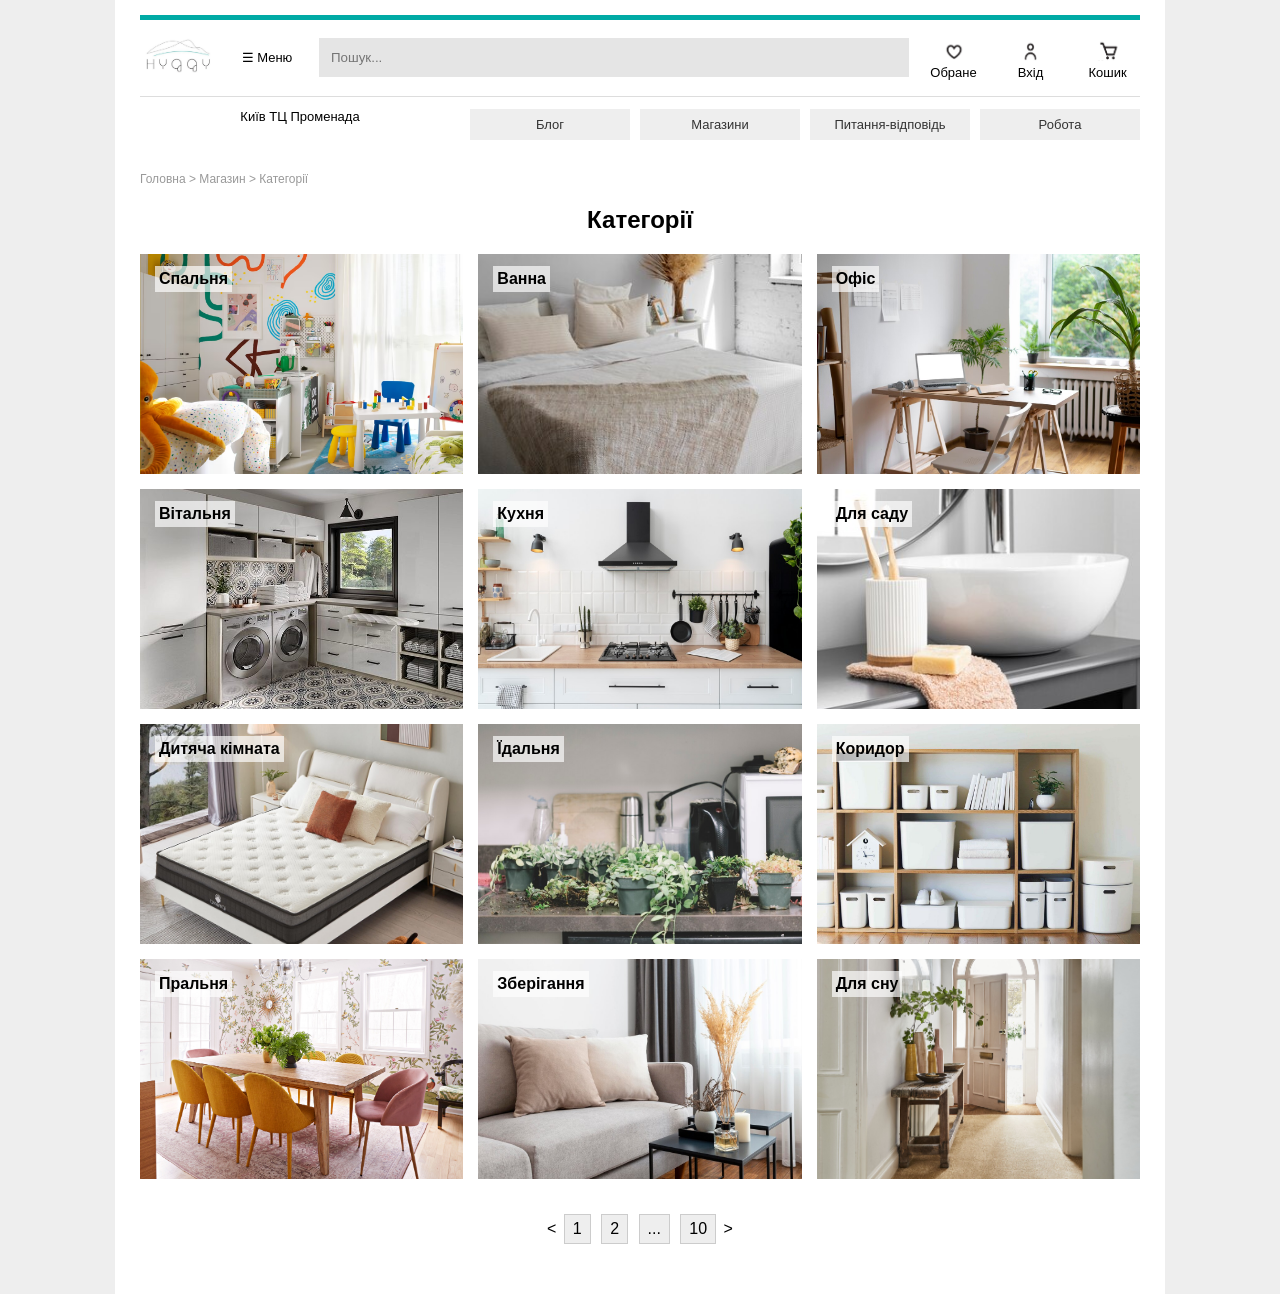
==== commit 7d864a8c: "hyggy2" ====
--- a/index.html
+++ b/index.html
@@ -1,59 +1,50 @@
-
 <!DOCTYPE html>
+<html lang="uk">
 <head>
-<meta charset="UTF-8">
-<style>
-    .grid {
-        display: grid;
-        grid-template-columns: repeat(3, 350px);
-        gap: 20px;
-        
-    }
-
-    .column {
-        display: grid;
-        gap: 20px;
-        align-content: start;
-    }
-
-    .column:nth-child(1) {
-        grid-template-rows: 150px 220px 100px;
-    }
-
-    .column:nth-child(2) {
-        grid-template-rows: 100px 230px 150px;
-    }
-
-    .column:nth-child(3) {
-        grid-template-rows: 100px 350px 150px;
-    }
-
-    .box {
-        background: #c4c4c4;
-    }
-</style>
+  <meta charset="UTF-8">
+  <meta name="viewport" content="width=device-width, initial-scale=1">
+  <title>HYGGY — Категорії</title>
+  <link rel="stylesheet" href="style.css">
 </head>
 <body>
+<div class="container">
+  <header>
+    <div class="top">
+      <img src="images/logo.png" alt="HYGGY" class="logo">
+      <div>☰ Меню</div>
+      <input type="text" placeholder="Пошук...">
+      <div><img src="images/obrane.png" alt="">Обране</div>
+      <div><img src="images/vhid.png" alt="">Вхід</div>
+      <div><img src="images/koshik.png" alt="">Кошик</div>
+    </div>
+    <nav>
+      <span> Київ ТЦ Променада</span>
+      <a href="#">Блог</a>
+      <a href="#">Магазини</a>
+      <a href="#">Питання-відповідь</a>
+      <a href="#">Робота</a>
+    </nav>
+  </header>
 
-<div class="grid">
-    <div class="column">
-        <div class="box"></div>
-        <div class="box"></div>
-        <div class="box"></div>
-    </div>
+  <p class="path">Головна &gt; Магазин &gt; Категорії</p>
+  <h1>Категорії</h1>
 
-    <div class="column">
-        <div class="box"></div>
-        <div class="box"></div>
-        <div class="box"></div>
-    </div>
+  <main class="categories">
+    <div><img src="images/05fadbfacc4173cf1cdbfec45ce5caacca82a10d.png" alt=""><span>Спальня</span></div>
+    <div><img src="images/33ce82a7d5fb5d3258edcfac5699c3ecde57105a.png" alt=""><span>Ванна</span></div>
+    <div><img src="images/51d338ef9225b84fe26b3ece8625cba7e8c2f03b.png" alt=""><span>Офіс</span></div>
+    <div><img src="images/65a03cf08847d36bfcc15b37b7d59e53f7fe13ce.png" alt=""><span>Вітальня</span></div>
+    <div><img src="images/kitchen.png" alt=""><span>Кухня</span></div>
+    <div><img src="images/2310a421e67d085bb7c1ca5e13f4eae1a8d2001a.png" alt=""><span>Для саду</span></div>
+    <div><img src="images/67209ceed5bf9d71621f853f7b3cd017f402b94b.png" alt=""><span>Дитяча кімната</span></div>
+    <div><img src="images/4614135f9a06009fbe304bc846b7bd5b5a095e39.png" alt=""><span>Їдальня</span></div>
+    <div><img src="images/b5b03fb82aefbafd5242130418eac2e664d49e57.png" alt=""><span>Коридор</span></div>
+    <div><img src="images/e81fd3eccff42b80a5b6e855818ad3e04d551ce4.png" alt=""><span>Пральня</span></div>
+    <div><img src="images/e833e4b2df4719be94c0ed64e31c30e03c37b3bf.png" alt=""><span>Зберігання</span></div>
+    <div><img src="images/f9e6a12a7ef5a330e5ae601a2c6b09fe5c60b8a6.png" alt=""><span>Для сну</span></div>
+  </main>
 
-    <div class="column">
-        <div class="box"></div>
-        <div class="box"></div>
-        <div class="box"></div>
-    </div>
+  <div class="pages">&lt; <span>1</span> <span>2</span> <span>...</span> <span>10</span> &gt;</div>
 </div>
-
 </body>
 </html>
--- a/style.css
+++ b/style.css
@@ -0,0 +1,58 @@
+* { 
+  box-sizing: border-box;
+ }
+body {
+   margin: 0; background: #eee; font-family: Arial, sans-serif; 
+}
+.container {
+   max-width: 1050px; margin: auto; padding: 15px 25px; background: white; 
+}
+
+header {
+   border-top: 5px solid #00aaa5; 
+}
+.top {
+  display: grid; grid-template-columns: 75px 80px 1fr 65px 65px 65px; gap: 12px; align-items: center; padding: 15px 0; text-align: center; font-size: 13px;
+}
+.top img {
+   display: block; height: 25px; margin: 0 auto 4px; 
+}
+.top .logo {
+  width: 70px; height: auto; 
+}
+.top input {
+   width: 100%; padding: 12px; border: 0; background: #e5e5e5; 
+}
+nav {
+   display: grid; grid-template-columns: 2fr repeat(4, 1fr); gap: 10px; padding: 12px 0; border-top: 1px solid #ddd; font-size: 13px; text-align: center; 
+}
+nav a { 
+  background: #eee; padding: 8px 5px; color: #333; text-decoration: none;
+ }
+
+.path { 
+  color: #999; font-size: 12px; margin: 20px 0; 
+}
+h1 { 
+  text-align: center; font-size: 24px; margin: 20px 0;
+}
+.categories { 
+  display: grid; grid-template-columns: repeat(3, 1fr); gap: 15px; 
+}
+.categories div {
+   position: relative; 
+}
+.categories img { 
+  display: block; width: 100%; height: 220px; object-fit: cover; 
+}
+.categories span {
+   position: absolute; top: 12px; left: 15px; font-weight: bold; background: #ffffffaa; padding: 4px; 
+}
+.pages {
+   text-align: center; padding: 35px 0; 
+}
+.pages span {
+   display: inline-block; padding: 5px 8px; margin: 0 3px; background: #eee; border: 1px solid #ccc; 
+}
+
+
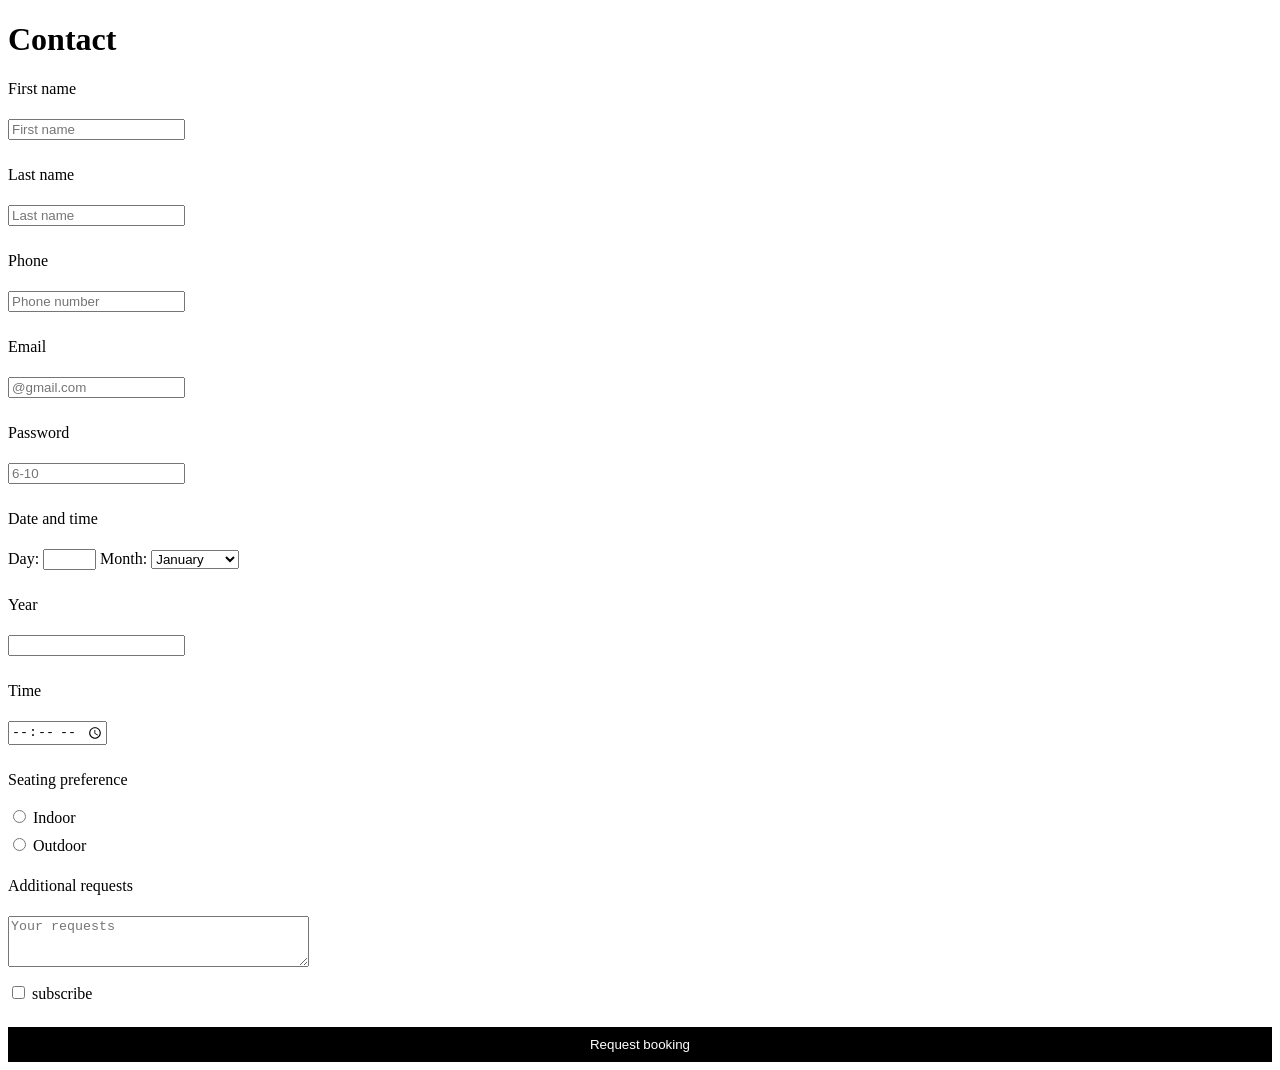
==== commit 9c287bd0: "form" ====
--- a/index.html
+++ b/index.html
@@ -1,50 +1,101 @@
+
 <!DOCTYPE html>
-<html lang="uk">
+<html lang="en">
 <head>
-  <meta charset="UTF-8">
-  <meta name="viewport" content="width=device-width, initial-scale=1">
-  <title>HYGGY — Категорії</title>
-  <link rel="stylesheet" href="style.css">
+    <meta charset="UTF-8">
+    <title>Contact</title>
+
+    <style>
+        input, select, textarea {
+            margin-top: 5px;
+            margin-bottom: 10px;
+        }
+
+        button {
+            background: black;
+            color: white;
+            padding: 10px;
+            width: 100%;
+            border: none;
+        }
+    </style>
 </head>
 <body>
-<div class="container">
-  <header>
-    <div class="top">
-      <img src="images/logo.png" alt="HYGGY" class="logo">
-      <div>☰ Меню</div>
-      <input type="text" placeholder="Пошук...">
-      <div><img src="images/obrane.png" alt="">Обране</div>
-      <div><img src="images/vhid.png" alt="">Вхід</div>
-      <div><img src="images/koshik.png" alt="">Кошик</div>
-    </div>
-    <nav>
-      <span> Київ ТЦ Променада</span>
-      <a href="#">Блог</a>
-      <a href="#">Магазини</a>
-      <a href="#">Питання-відповідь</a>
-      <a href="#">Робота</a>
-    </nav>
-  </header>
 
-  <p class="path">Головна &gt; Магазин &gt; Категорії</p>
-  <h1>Категорії</h1>
+<form>
+    <h1>Contact</h1>
 
-  <main class="categories">
-    <div><img src="images/05fadbfacc4173cf1cdbfec45ce5caacca82a10d.png" alt=""><span>Спальня</span></div>
-    <div><img src="images/33ce82a7d5fb5d3258edcfac5699c3ecde57105a.png" alt=""><span>Ванна</span></div>
-    <div><img src="images/51d338ef9225b84fe26b3ece8625cba7e8c2f03b.png" alt=""><span>Офіс</span></div>
-    <div><img src="images/65a03cf08847d36bfcc15b37b7d59e53f7fe13ce.png" alt=""><span>Вітальня</span></div>
-    <div><img src="images/kitchen.png" alt=""><span>Кухня</span></div>
-    <div><img src="images/2310a421e67d085bb7c1ca5e13f4eae1a8d2001a.png" alt=""><span>Для саду</span></div>
-    <div><img src="images/67209ceed5bf9d71621f853f7b3cd017f402b94b.png" alt=""><span>Дитяча кімната</span></div>
-    <div><img src="images/4614135f9a06009fbe304bc846b7bd5b5a095e39.png" alt=""><span>Їдальня</span></div>
-    <div><img src="images/b5b03fb82aefbafd5242130418eac2e664d49e57.png" alt=""><span>Коридор</span></div>
-    <div><img src="images/e81fd3eccff42b80a5b6e855818ad3e04d551ce4.png" alt=""><span>Пральня</span></div>
-    <div><img src="images/e833e4b2df4719be94c0ed64e31c30e03c37b3bf.png" alt=""><span>Зберігання</span></div>
-    <div><img src="images/f9e6a12a7ef5a330e5ae601a2c6b09fe5c60b8a6.png" alt=""><span>Для сну</span></div>
-  </main>
+    <p>First name</p>
+    <input type="text" placeholder="First name" required>
 
-  <div class="pages">&lt; <span>1</span> <span>2</span> <span>...</span> <span>10</span> &gt;</div>
-</div>
+    <p>Last name</p>
+    <input type="text" placeholder="Last name" required>
+
+    <p>Phone</p>
+    <input type="tel" placeholder="Phone number" required>
+
+    <p>Email</p>
+    <input type="email"
+           placeholder="@gmail.com"
+           pattern="[A-Za-z][A-Za-z0-9]*@(gmail\.com|ukr\.net|itstep\.academy|itstep\.org)"
+           title="Use gmail.com, ukr.net, itstep.academy or itstep.org"
+           required>
+
+    <p>Password</p>
+    <input type="password"
+           placeholder="6-10"
+           pattern="[A-Za-z0-9]{6,10}"
+           title="Use 6 to 10 English letters or numbers"
+           required>
+
+    <p>Date and time</p>
+
+    Day:
+    <input type="number" min="1" max="31"
+           style="width: 45px;">
+
+    Month:
+    <select>
+        <option>January</option>
+        <option>February</option>
+        <option>March</option>
+        <option>April</option>
+        <option>May</option>
+        <option>June</option>
+        <option>July</option>
+        <option>August</option>
+        <option>September</option>
+        <option>October</option>
+        <option>November</option>
+        <option>December</option>
+    </select>
+
+    <p>Year</p>
+    <input type="number" min="2026">
+
+    <p>Time</p>
+    <input type="time">
+
+    <p>Seating preference</p>
+
+    <input type="radio" name="seat"> Indoor
+    <br>
+    <input type="radio" name="seat"> Outdoor
+
+    <p>Additional requests</p>
+    <textarea rows="3" cols="35"
+              placeholder="Your requests"></textarea>
+
+    <br>
+
+    <input type="checkbox">
+    subscribe
+
+    <br><br>
+
+    <button type="submit">Request booking</button>
+
+</form>
+
 </body>
 </html>
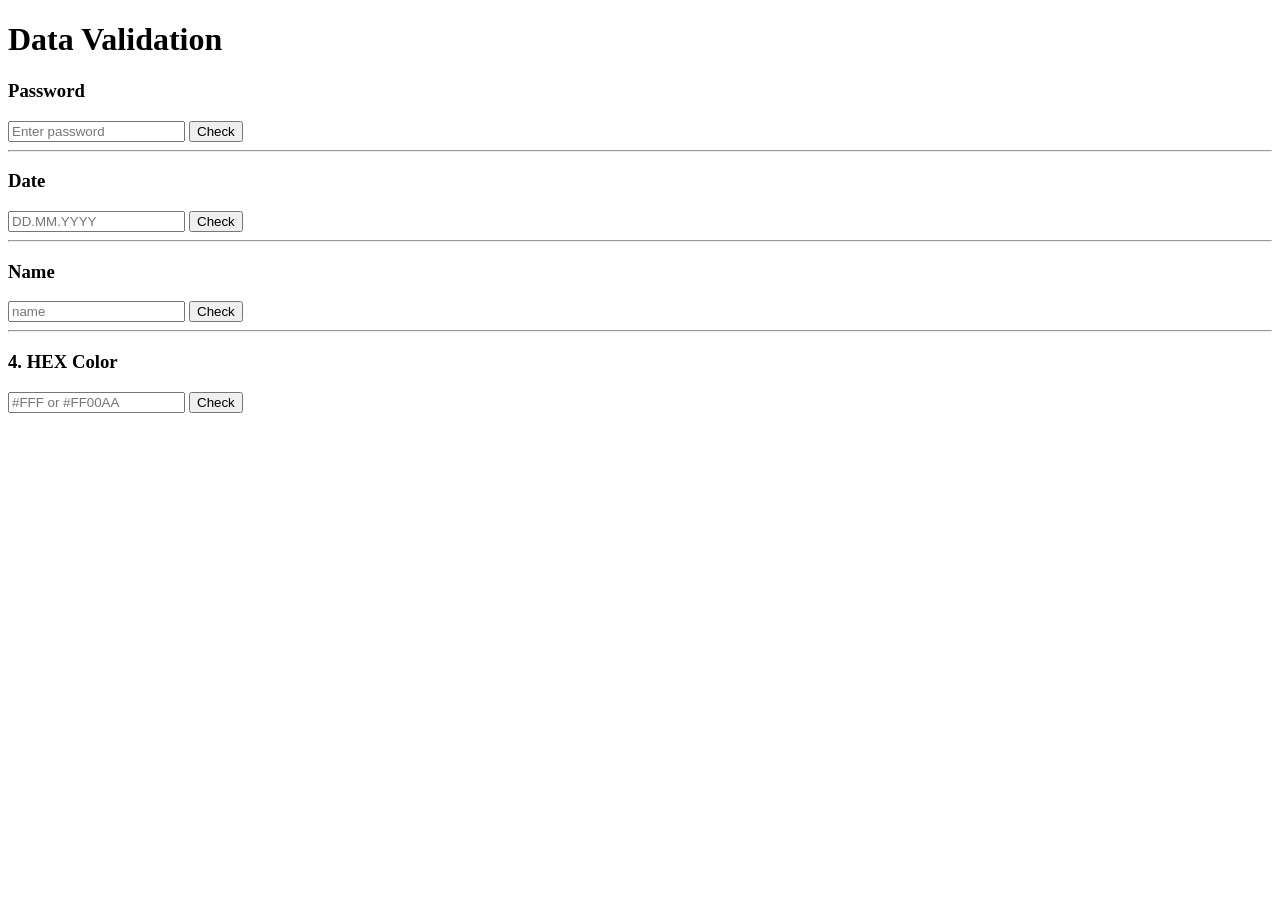
==== commit eafe6235: "data" ====
--- a/index.html
+++ b/index.html
@@ -3,99 +3,68 @@
 <html lang="en">
 <head>
     <meta charset="UTF-8">
-    <title>Contact</title>
+    <title>Data</title>
 
     <style>
-        input, select, textarea {
-            margin-top: 5px;
-            margin-bottom: 10px;
+        .ok {
+            display: none;
+            color: green;
         }
 
-        button {
-            background: black;
-            color: white;
-            padding: 10px;
-            width: 100%;
-            border: none;
+        input:valid + .ok {
+            display: inline;
         }
     </style>
 </head>
 <body>
 
-<form>
-    <h1>Contact</h1>
+    <h1>Data Validation</h1>
 
-    <p>First name</p>
-    <input type="text" placeholder="First name" required>
+    <h3>Password</h3>
+    <form>
+        <input type="text"
+               pattern="(?=.*[a-z])(?=.*[A-Z])(?=.*[0-9])(?=.*[!@#$%\^&amp;\*])\S{8,20}"
+               placeholder="Enter password"
+               required>
+        <span class="ok">✔</span>
+        <button type="submit">Check</button>
+    </form>
 
-    <p>Last name</p>
-    <input type="text" placeholder="Last name" required>
+    <hr>
 
-    <p>Phone</p>
-    <input type="tel" placeholder="Phone number" required>
+    <h3>Date</h3>
+    <form>
+        <input type="text"
+               pattern="(0[1-9]|[12][0-9]|3[01])\.(0[1-9]|1[0-2])\.(202[4-9]|20[3-9][0-9])"
+               placeholder="DD.MM.YYYY"
+               required>
+        <span class="ok">✔</span>
+        <button type="submit">Check</button>
+    </form>
 
-    <p>Email</p>
-    <input type="email"
-           placeholder="@gmail.com"
-           pattern="[A-Za-z][A-Za-z0-9]*@(gmail\.com|ukr\.net|itstep\.academy|itstep\.org)"
-           title="Use gmail.com, ukr.net, itstep.academy or itstep.org"
-           required>
+    <hr>
 
-    <p>Password</p>
-    <input type="password"
-           placeholder="6-10"
-           pattern="[A-Za-z0-9]{6,10}"
-           title="Use 6 to 10 English letters or numbers"
-           required>
+    <h3>Name</h3>
+    <form>
+        <input type="text"
+               pattern="[a-zA-Z0-9]+(_[a-zA-Z0-9]+)*"
+               placeholder="name"
+               required>
+        <span class="ok">✔</span>
+        <button type="submit">Check</button>
+    </form>
 
-    <p>Date and time</p>
+    <hr>
 
-    Day:
-    <input type="number" min="1" max="31"
-           style="width: 45px;">
-
-    Month:
-    <select>
-        <option>January</option>
-        <option>February</option>
-        <option>March</option>
-        <option>April</option>
-        <option>May</option>
-        <option>June</option>
-        <option>July</option>
-        <option>August</option>
-        <option>September</option>
-        <option>October</option>
-        <option>November</option>
-        <option>December</option>
-    </select>
-
-    <p>Year</p>
-    <input type="number" min="2026">
-
-    <p>Time</p>
-    <input type="time">
-
-    <p>Seating preference</p>
-
-    <input type="radio" name="seat"> Indoor
-    <br>
-    <input type="radio" name="seat"> Outdoor
-
-    <p>Additional requests</p>
-    <textarea rows="3" cols="35"
-              placeholder="Your requests"></textarea>
-
-    <br>
-
-    <input type="checkbox">
-    subscribe
-
-    <br><br>
-
-    <button type="submit">Request booking</button>
-
-</form>
+    <h3>4. HEX Color</h3>
+    <form>
+        <input type="text"
+               pattern="#([a-fA-F0-9]{3}|[a-fA-F0-9]{6})"
+               placeholder="#FFF or #FF00AA"
+               required>
+        <span class="ok">✔</span>
+        <button type="submit">Check</button>
+    </form>
 
 </body>
 </html>
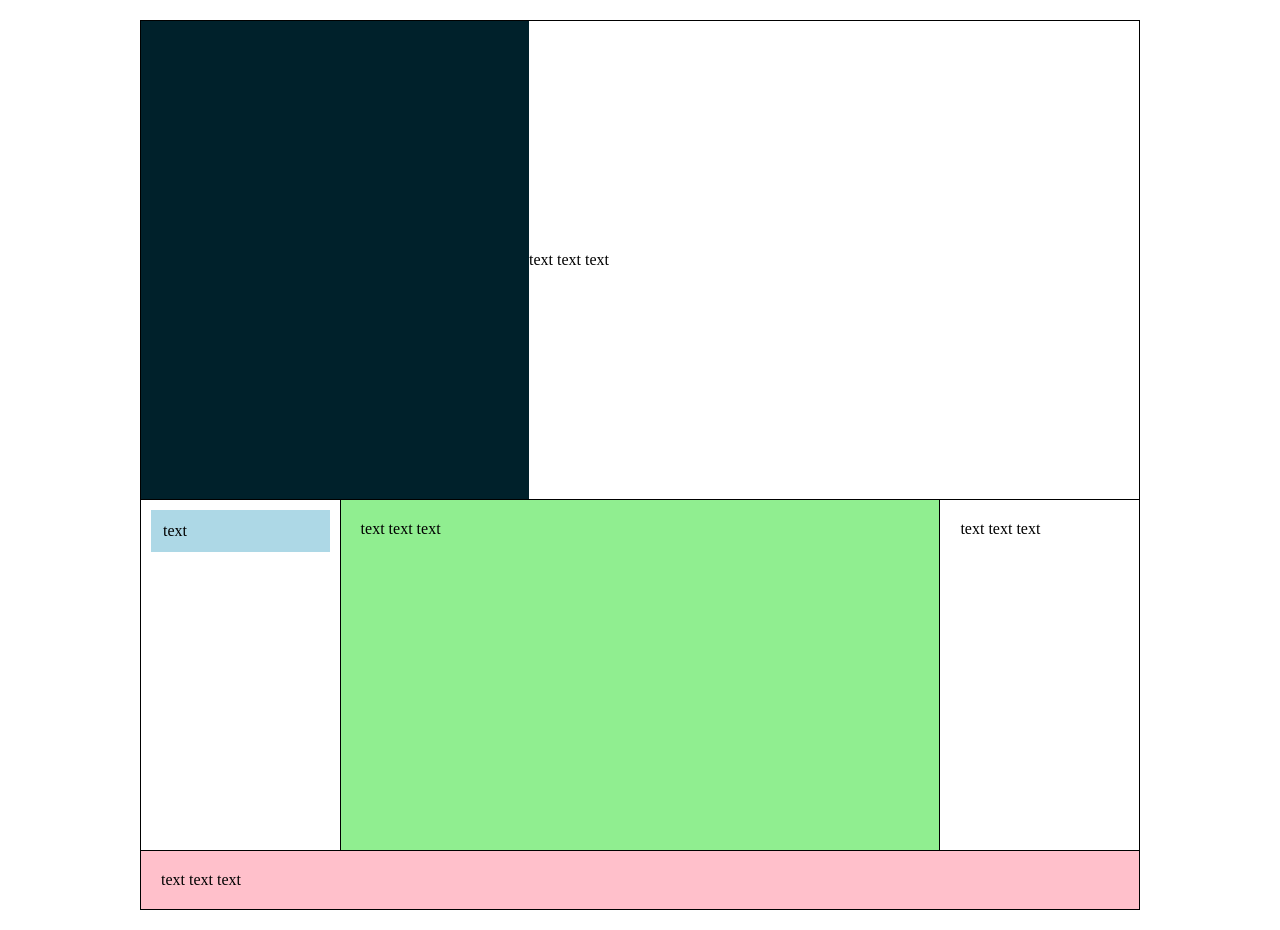
==== commit 9e7a728b: "верстка" ====
--- a/index.html
+++ b/index.html
@@ -1,70 +1,34 @@
 
 <!DOCTYPE html>
-<html lang="en">
 <head>
     <meta charset="UTF-8">
-    <title>Data</title>
-
-    <style>
-        .ok {
-            display: none;
-            color: green;
-        }
-
-        input:valid + .ok {
-            display: inline;
-        }
-    </style>
+    <meta name="viewport" content="width=device-width, initial-scale=1.0">
+    <title>text text text</title>
+    <link rel="stylesheet" href="style.css">
 </head>
 <body>
 
-    <h1>Data Validation</h1>
+    <div class="page">
 
-    <h3>Password</h3>
-    <form>
-        <input type="text"
-               pattern="(?=.*[a-z])(?=.*[A-Z])(?=.*[0-9])(?=.*[!@#$%\^&amp;\*])\S{8,20}"
-               placeholder="Enter password"
-               required>
-        <span class="ok">✔</span>
-        <button type="submit">Check</button>
-    </form>
+        <header>
+            <img src="image.png">
+            <p>text text text</p>
+        </header>
 
-    <hr>
+        <div class="content">
 
-    <h3>Date</h3>
-    <form>
-        <input type="text"
-               pattern="(0[1-9]|[12][0-9]|3[01])\.(0[1-9]|1[0-2])\.(202[4-9]|20[3-9][0-9])"
-               placeholder="DD.MM.YYYY"
-               required>
-        <span class="ok">✔</span>
-        <button type="submit">Check</button>
-    </form>
+            <nav>
+                <a>text</a>
+            </nav>
 
-    <hr>
+            <main>text text text</main>
 
-    <h3>Name</h3>
-    <form>
-        <input type="text"
-               pattern="[a-zA-Z0-9]+(_[a-zA-Z0-9]+)*"
-               placeholder="name"
-               required>
-        <span class="ok">✔</span>
-        <button type="submit">Check</button>
-    </form>
+            <aside>text text text</aside>
 
-    <hr>
+        </div>
 
-    <h3>4. HEX Color</h3>
-    <form>
-        <input type="text"
-               pattern="#([a-fA-F0-9]{3}|[a-fA-F0-9]{6})"
-               placeholder="#FFF or #FF00AA"
-               required>
-        <span class="ok">✔</span>
-        <button type="submit">Check</button>
-    </form>
+        <footer>text text text</footer>
+
+    </div>
 
 </body>
-</html>
--- a/style.css
+++ b/style.css
@@ -0,0 +1,99 @@
+
+* {
+    box-sizing: border-box;
+}
+
+.page {
+    max-width: 1000px;
+    margin: 20px auto;
+    border: 1px solid black;
+}
+
+img {
+    max-width: 100%;
+    height: auto;
+}
+
+header {
+    display: flex;
+    align-items: center;
+    border-bottom: 1px solid black;
+}
+.content {
+    display: flex;
+    min-height: 350px;
+}
+
+nav {
+    width: 20%;
+    padding: 10px;
+    border-right: 1px solid black;
+}
+
+nav a {
+    display: block;
+    padding: 12px;
+    margin-bottom: 10px;
+    background: lightblue;
+    color: black;
+}
+
+main {
+    width: 60%;
+    padding: 20px;
+    background: lightgreen;
+}
+
+aside {
+    width: 20%;
+    padding: 20px;
+    border-left: 1px solid black;
+}
+
+footer {
+    padding: 20px;
+    background: pink;
+    border-top: 1px solid black;
+}
+
+@media (max-width: 600px) {
+
+    .page {
+        margin: 0;
+    }
+
+    header img {
+        width: 100%;
+    }
+
+    header p {
+        display: none;
+    }
+
+    .content {
+        display: block;
+    }
+
+    nav {
+        width: 100%;
+        display: flex;
+        gap: 5px;
+        border-right: none;
+        border-bottom: 1px solid black;
+    }
+
+    nav a {
+        flex: 1;
+        padding: 10px 0;
+        margin: 0;
+    }
+
+    main {
+        width: 100%;
+        min-height: 350px;
+    }
+
+    aside {
+        display: none;
+    }
+}
